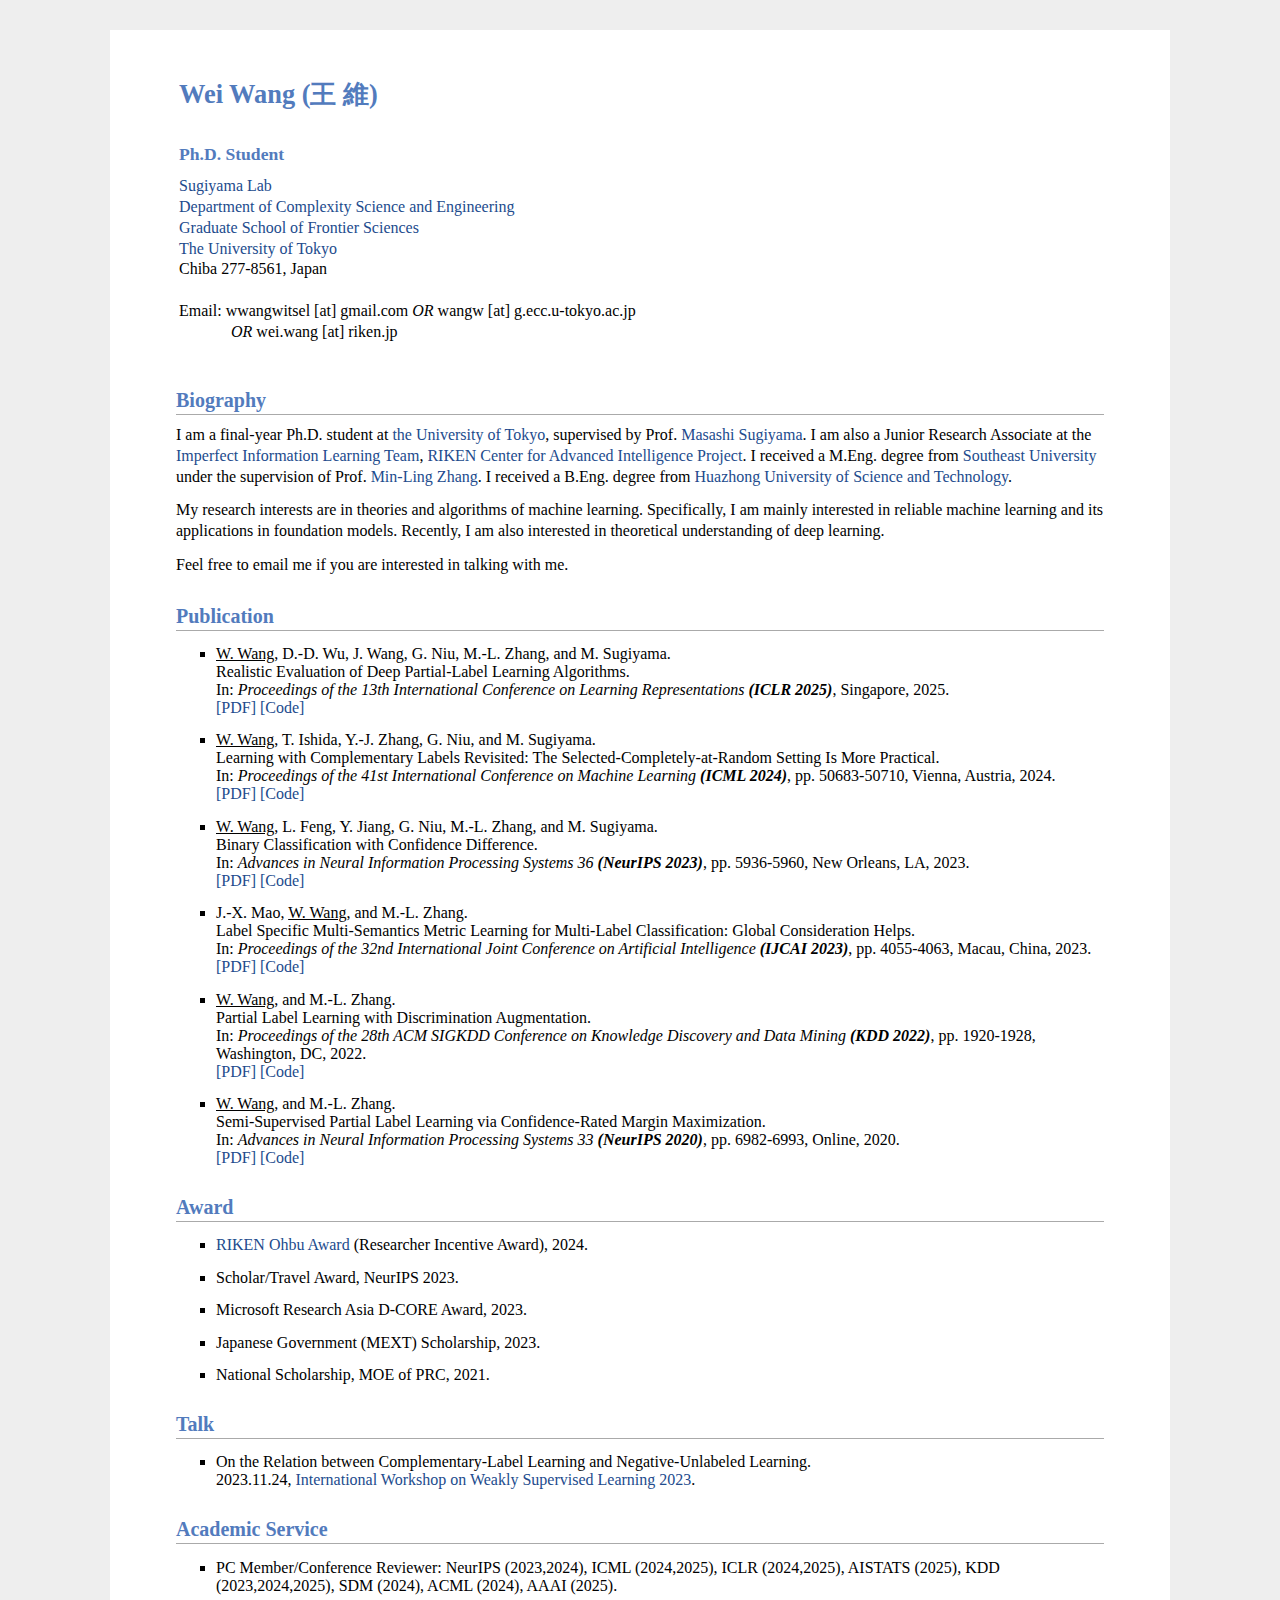
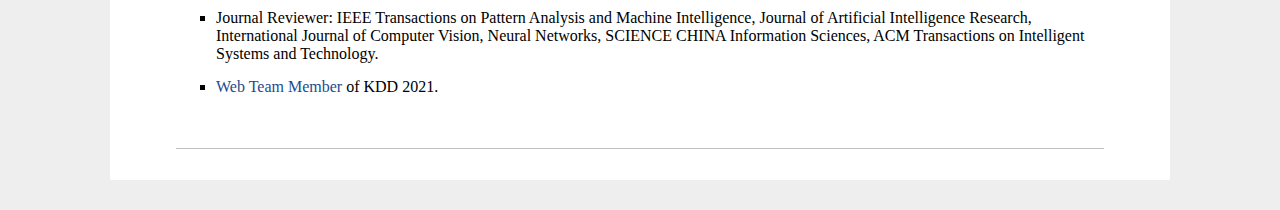
==== index.html @ ffb654a9 "Add files via upload" ====
<meta name="description" content="Wei Wang's homepage">
<link rel="stylesheet" href="./files/jemdoc.css" type="text/css">
<title>Wei Wang's Homepage</title>


<body>

<div id="layout-content" style="margin-top:25px">

<table>
	<tbody>
		<tr>
			<td width="670">
				<div id="toptitle">					
					<h1>Wei Wang (王 維)&nbsp;
                        </div>

				<h3>Ph.D. Student</h3>  
				<p>
					<a href="http://www.ms.k.u-tokyo.ac.jp/index.html" target=&ldquo;blank&rdquo;>Sugiyama Lab</a> <br>
					<a href="http://www.k.u-tokyo.ac.jp/complex/index_e.html" target=&ldquo;blank&rdquo;>Department of Complexity Science and Engineering</a><br>
					<a href="https://www.k.u-tokyo.ac.jp/en/index.html" target=&ldquo;blank&rdquo;>Graduate School of Frontier Sciences</a> <br>
                    <a href="http://www.u-tokyo.ac.jp/en/" target=&ldquo;blank&rdquo;>The University of Tokyo</a> <br>
					Chiba 277-8561, Japan<br>
					<br>
Email:  wwangwitsel [at] gmail.com <i>OR</i> wangw [at] g.ecc.u-tokyo.ac.jp<br>
        &nbsp;&nbsp;&nbsp;&nbsp;&nbsp;&nbsp;&nbsp;&nbsp;&nbsp;&nbsp;&nbsp;&nbsp;&nbsp;<i>OR</i> wei.wang [at] riken.jp
<br>

				</p>
			</td>
			<td>
				<!-- <img src="./files/photo1.png" border="0" width="360"> -->
			</td>
		</tr><tr>
	</tr></tbody>
</table>
<h2>Biography</h2>
    <p>
	I am a final-year Ph.D. student at <a href="http://www.u-tokyo.ac.jp/en/" target=&ldquo;blank&rdquo;>the University of Tokyo</a>, supervised by Prof. <a href="http://www.ms.k.u-tokyo.ac.jp/sugi/index.html" target=&ldquo;blank&rdquo;>Masashi Sugiyama</a>. I am also a Junior Research Associate at the <a href="https://aip.riken.jp/labs/generic_tech/imperfect_inf_learn" target=&ldquo;blank&rdquo;>Imperfect Information Learning Team</a>, <a href="https://www.riken.jp/en" target=&ldquo;blank&rdquo;>RIKEN</a> <a href="https://aip.riken.jp" target=&ldquo;blank&rdquo;>Center for Advanced Intelligence Project</a>. I received a M.Eng. degree from <a href="https://www.seu.edu.cn/" target=&ldquo;blank&rdquo;>Southeast University</a> under the supervision of Prof. <a href="http://palm.seu.edu.cn/zhangml" target=&ldquo;blank&rdquo;>Min-Ling Zhang</a>. I received a B.Eng. degree from <a href="https://www.hust.edu.cn/" target=&ldquo;blank&rdquo;>Huazhong University of Science and Technology</a>.
    </p>

    <p>My research interests are in theories and algorithms of machine learning. Specifically, I am mainly interested in reliable machine learning and its applications in foundation models. Recently, I am also interested in theoretical understanding of deep learning.
    </p>      

    <p>Feel free to email me if you are interested in talking with me.</p>

<!--h2>Preprint</h2>
<ul>
    <li><u>W. Wang</u>, T. Ishida, Y.-J. Zhang, G. Niu, and M. Sugiyama.<br>
        The Selected-completely-at-random Complementary Label is a Practical Weak Supervision for Multi-class Classification.<br>
        <a href="https://arxiv.org/abs/2311.15502" target=&ldquo;blank&rdquo;>[arXiv]</a>
    </li>
</ul>
-->
<h2>Publication</h2>
<ul>
    <li><u>W. Wang</u>, D.-D. Wu, J. Wang, G. Niu, M.-L. Zhang, and M. Sugiyama.<br>
        Realistic Evaluation of Deep Partial-Label Learning Algorithms.<br>
        In: <em>Proceedings of the 13th International Conference on Learning Representations <strong>(ICLR 2025)</strong></em>, Singapore, 2025.<br>
        <a  target=&ldquo;blank&rdquo;>[PDF]</a>
        <a  target=&ldquo;blank&rdquo;>[Code]</a> 
    </li>
    <li><u>W. Wang</u>, T. Ishida, Y.-J. Zhang, G. Niu, and M. Sugiyama.<br>
        Learning with Complementary Labels Revisited: The Selected-Completely-at-Random Setting Is More Practical.<br>
        In: <em>Proceedings of the 41st International Conference on Machine Learning <strong>(ICML 2024)</strong></em>, pp. 50683-50710, Vienna, Austria, 2024.<br>
        <a href="./papers/wang_icml24.pdf"  target=&ldquo;blank&rdquo;>[PDF]</a>
        <a href="https://github.com/wwangwitsel/SCARCE" target=&ldquo;blank&rdquo;>[Code]</a> 
    </li>
    <li>
        <u>W. Wang</u>, L. Feng, Y. Jiang, G. Niu, M.-L. Zhang, and M. Sugiyama.<br>
        Binary Classification with Confidence Difference. <br>       
        In: <em>Advances in Neural Information Processing Systems 36 <strong>(NeurIPS 2023)</strong></em>, pp. 5936-5960, New Orleans, LA, 2023. <br>
        <a href="./papers/wang_neurips23.pdf" target=&ldquo;blank&rdquo;>[PDF]</a>
        <a href="https://github.com/wwangwitsel/ConfDiff" target=&ldquo;blank&rdquo;>[Code]</a>    
    </li>
    <li>
        J.-X. Mao, <u>W. Wang</u>, and M.-L. Zhang.<br>
        Label Specific Multi-Semantics Metric Learning for Multi-Label Classification: Global Consideration Helps. <br>       
        In: <em>Proceedings of the 32nd International Joint Conference on Artificial Intelligence <strong>(IJCAI 2023)</strong></em>, pp. 4055-4063, Macau, China, 2023. <br>
        <a href="./papers/mao_ijcai23.pdf" target=&ldquo;blank&rdquo;>[PDF]</a>
        <a href="https://github.com/Mao158/LIMIC" target=&ldquo;blank&rdquo;>[Code]</a>    
    </li>
    <li>
        <u>W. Wang</u>, and M.-L. Zhang.<br>
        Partial Label Learning with Discrimination Augmentation. <br>       
        In: <em>Proceedings of the 28th ACM SIGKDD Conference on Knowledge Discovery and Data Mining <strong>(KDD 2022)</strong></em>, pp. 1920-1928, Washington, DC, 2022. <br>
        <a href="./papers/wang_kdd22.pdf" target=&ldquo;blank&rdquo;>[PDF]</a>
        <a href="https://github.com/wwangwitsel/PLDA" target=&ldquo;blank&rdquo;>[Code]</a>
        
    </li>   
    <li>
        <u>W. Wang</u>, and M.-L. Zhang.<br>
        Semi-Supervised Partial Label Learning via Confidence-Rated Margin Maximization. <br>               
        In: <em>Advances in Neural Information Processing Systems 33 <strong>(NeurIPS 2020)</strong></em>, pp. 6982-6993, Online, 2020. <br>
        <a href="./papers/wang_neurips20.pdf" target=&ldquo;blank&rdquo;>[PDF]</a>
        <a href="https://github.com/wwangwitsel/PARM" target=&ldquo;blank&rdquo;>[Code]</a>
        
    </li>		
</ul>



<h2>Award</h2>
<ul>
    <li>
        <a href="https://aip.riken.jp/news/fy2023_riken_ohbu_award/" target=&ldquo;blank&rdquo;>RIKEN Ohbu Award</a> (Researcher Incentive Award), 2024.
    </li>
    <li>
        Scholar/Travel Award, NeurIPS 2023.
    </li>
    <li>
        Microsoft Research Asia D-CORE Award, 2023.
    </li> 
    <li>
        Japanese Government (MEXT) Scholarship, 2023.
    </li>   
    <li>
        National Scholarship, MOE of PRC, 2021.
    </li>
</ul>

<h2>Talk</h2>
<ul>
    <li>
         On the Relation between Complementary-Label Learning and Negative-Unlabeled Learning.<br>
         2023.11.24, <a href="https://wsl-workshop.github.io/wsl23.html" target=&ldquo;blank&rdquo;>International Workshop on Weakly Supervised Learning 2023</a>.
    </li>
</ul>

<h2>Academic Service</h2>
<ul>
    <li>
        PC Member/Conference Reviewer: NeurIPS (2023,2024), ICML (2024,2025), ICLR (2024,2025), AISTATS (2025), KDD (2023,2024,2025), SDM (2024), ACML (2024), AAAI (2025).
    </li>
    <li>
        Journal Reviewer: IEEE Transactions on Pattern Analysis and Machine Intelligence, Journal of Artificial Intelligence Research, International Journal of Computer Vision, Neural Networks, SCIENCE CHINA Information Sciences, ACM Transactions on Intelligent Systems and Technology.
    </li>
    <li>
        <a href="https://kdd.org/kdd2021/organizers.html" target=&ldquo;blank&rdquo;>Web Team Member</a> of KDD 2021.
    </li>
</ul>
	



<div id="footer">
	<div id="footer-text"></div>
</div>

</body></html>
---- files/jemdoc.css ----
/* Default css file for jemdoc. */

table#tlayout {
    border: none;
    border-collapse: separate;
    background: white;
}
/*
body {
	background: white;
	padding-bottom: 8px;
	margin: 0;
}
*/
html {
  background-color: #eeeeee; 
}

body { 
  font-family: Georgia, serif;
  color: #000;
  background-color: #ffffff; 
  text-align:left; /* for IE */
  margin-top: 30px; 
  margin-bottom: 30px;
  margin-left: auto;
  margin-right: auto;
  padding-left:  50px;
  padding-right: 50px;
  padding-top: 10px;
  padding-bottom: 30px;
  max-width: 960px;
}

#layout-menu {
	background: #f6f6f6;
	border: 1px solid #dddddd;
	padding-top: 0.5em;
	padding-left: 8px;
	padding-right: 8px;
	font-size: 1.0em;
	width: auto;
	white-space: nowrap;
    text-align: left;
    vertical-align: top;
}

#layout-menu td {
	background: #f4f4f4;
    vertical-align: top;
}

#layout-content {
	padding-top: 0.0em;
	padding-left: 1.0em;
	padding-right: 1.0em;
    border: none;
    background: white;
    text-align: left;
    vertical-align: top;
}

#layout-menu a {
	line-height: 1.5em;
	margin-left: 0.5em;
}

tt {
    background: #ffffdd;
}

pre, tt {
	font-size: 90%;
	font-family: monaco, monospace;
}

a, a > tt {
	color: #224b8d;
	text-decoration: none;
}

a:hover {
	border-bottom: 1px gray dotted;
}

#layout-menu a.current:link, #layout-menu a.current:visited {
	color: #022b6d;
	border-bottom: 1px gray solid;
}
#layout-menu a:link, #layout-menu a:visited, #layout-menu a:hover {
	color: #527bbd;
	text-decoration: none;
}
#layout-menu a:hover {
	text-decoration: none;
}

div.menu-category {
	border-bottom: 1px solid gray;
	margin-top: 0.8em;
	padding-top: 0.2em;
	padding-bottom: 0.1em;
	font-weight: bold;
}

div.menu-item {
	padding-left: 16px;
	text-indent: -16px;
}

div#toptitle {
	padding-bottom: 0.2em;
	margin-bottom: 1.5em;
	/*border-bottom: 3px double gray;*/
}

/* Reduce space if we begin the page with a title. */
div#toptitle + h2, div#toptitle + h3 {
	margin-top: 0em;
}

div#subtitle {
	margin-top: 0.0em;
	margin-bottom: 0.0em;
	padding-top: 0em;
	padding-bottom: 0.1em;
}

em {
	font-style: italic;
}

strong {
	font-weight: bold;
}


h1, h2, h3 {
	color: #527bbd;
	margin-top: 0.7em;
	margin-bottom: 0.5em;
	padding-bottom: 0.2em;
	line-height: 1.0;
	padding-top: 0.5em;
	border-bottom: 1px solid #aaaaaa;
}

h1 {
	font-size: 165%;
	padding-bottom: 0.3em;
}

h2 {
	padding-top: 0.8em;
	font-size: 125%;
}

h2 + h3 {
    padding-top: 0.2em;
}

h3 {
	font-size: 110%;
	border-bottom: none;
}

p {
	margin-top: 0.0em;
	margin-bottom: 0.8em;
	padding: 0;
	line-height: 1.3;
}

pre {
	padding: 0;
	margin: 0;
}

div#footer {
	font-size: small;
	border-top: 1px solid #c0c0c0;
	padding-top: 0.1em;
	margin-top: 4.0em;
	color: #c0c0c0;
}

div#footer a {
	color: #80a0b0;
}

div#footer-text {
	float: left;
	padding-bottom: 8px;
}

ul, ol, dl {
	margin-top: 0.2em;
	padding-top: 0;
	margin-bottom: 0.8em;
}

dt {
	margin-top: 0.5em;
	margin-bottom: 0;
}

dl {
	margin-left: 20px;
}

dd {
	color: #222222;
}

dd > *:first-child {
	margin-top: 0;
}

ul {
	list-style-position: outside;
	list-style-type: square;
}

p + ul, p + ol {
	margin-top: -0.5em;
}

li {
	margin-top:0.9em;
}

ol {
	list-style-position: outside;
	list-style-type: decimal;
}

li p, dd p {
	margin-bottom: 0.3em;
}


ol ol {
	list-style-type: lower-alpha;
}

ol ol ol {
	list-style-type: lower-roman;
}

p + div.codeblock {
	margin-top: -0.6em;
}

div.codeblock, div.infoblock {
	margin-right: 0%;
	margin-top: 1.2em;
	margin-bottom: 1.3em;
}

div.blocktitle {
	font-weight: bold;
	color: #cd7b62;
	margin-top: 1.2em;
	margin-bottom: 0.1em;
}

div.blockcontent {
	border: 1px solid silver;
	padding: 0.3em 0.5em;
}

div.infoblock > div.blockcontent {
	background: #ffffee;
}

div.blockcontent p + ul, div.blockcontent p + ol {
	margin-top: 0.4em;
}

div.infoblock p {
	margin-bottom: 0em;
}

div.infoblock li p, div.infoblock dd p {
	margin-bottom: 0.5em;
}

div.infoblock p + p {
	margin-top: 0.8em;
}

div.codeblock > div.blockcontent {
	background: #f6f6f6;
}

span.pycommand {
	color: #000070;
}

span.statement {
	color: #008800;
}
span.builtin {
	color: #000088;
}
span.special {
	color: #990000;
}
span.operator {
	color: #880000;
}
span.error {
	color: #aa0000;
}
span.comment, span.comment > *, span.string, span.string > * {
	color: #606060;
}

@media print {
	#layout-menu { display: none; }
}

#fwtitle {
	margin: 2px;
}

#fwtitle #toptitle {
	padding-left: 0.5em;
	margin-bottom: 0.5em;
}

#layout-content h1:first-child, #layout-content h2:first-child, #layout-content h3:first-child {
	margin-top: -0.7em;
}

div#toptitle h1, #layout-content div#toptitle h1 {
	margin-bottom: 0.0em;
	padding-bottom: 0.1em;
	padding-top: 0;
	margin-top: 0.5em;
	border-bottom: none;
}

img.eq {
	padding: 0;
	padding-left: 0.1em;
	padding-right: 0.1em;
	margin: 0;
}

img.eqwl {
	padding-left: 2em;
	padding-top: 0.6em;
	padding-bottom: 0.2em;
	margin: 0;
}

table + table {
    margin-top: 1em;
}

tr.heading {
    font-weight: bold;
    border-bottom: 2px solid black;
}

img {
    border: none;
}

table.imgtable, table.imgtable td {
    border: none;
    text-align: left;
}
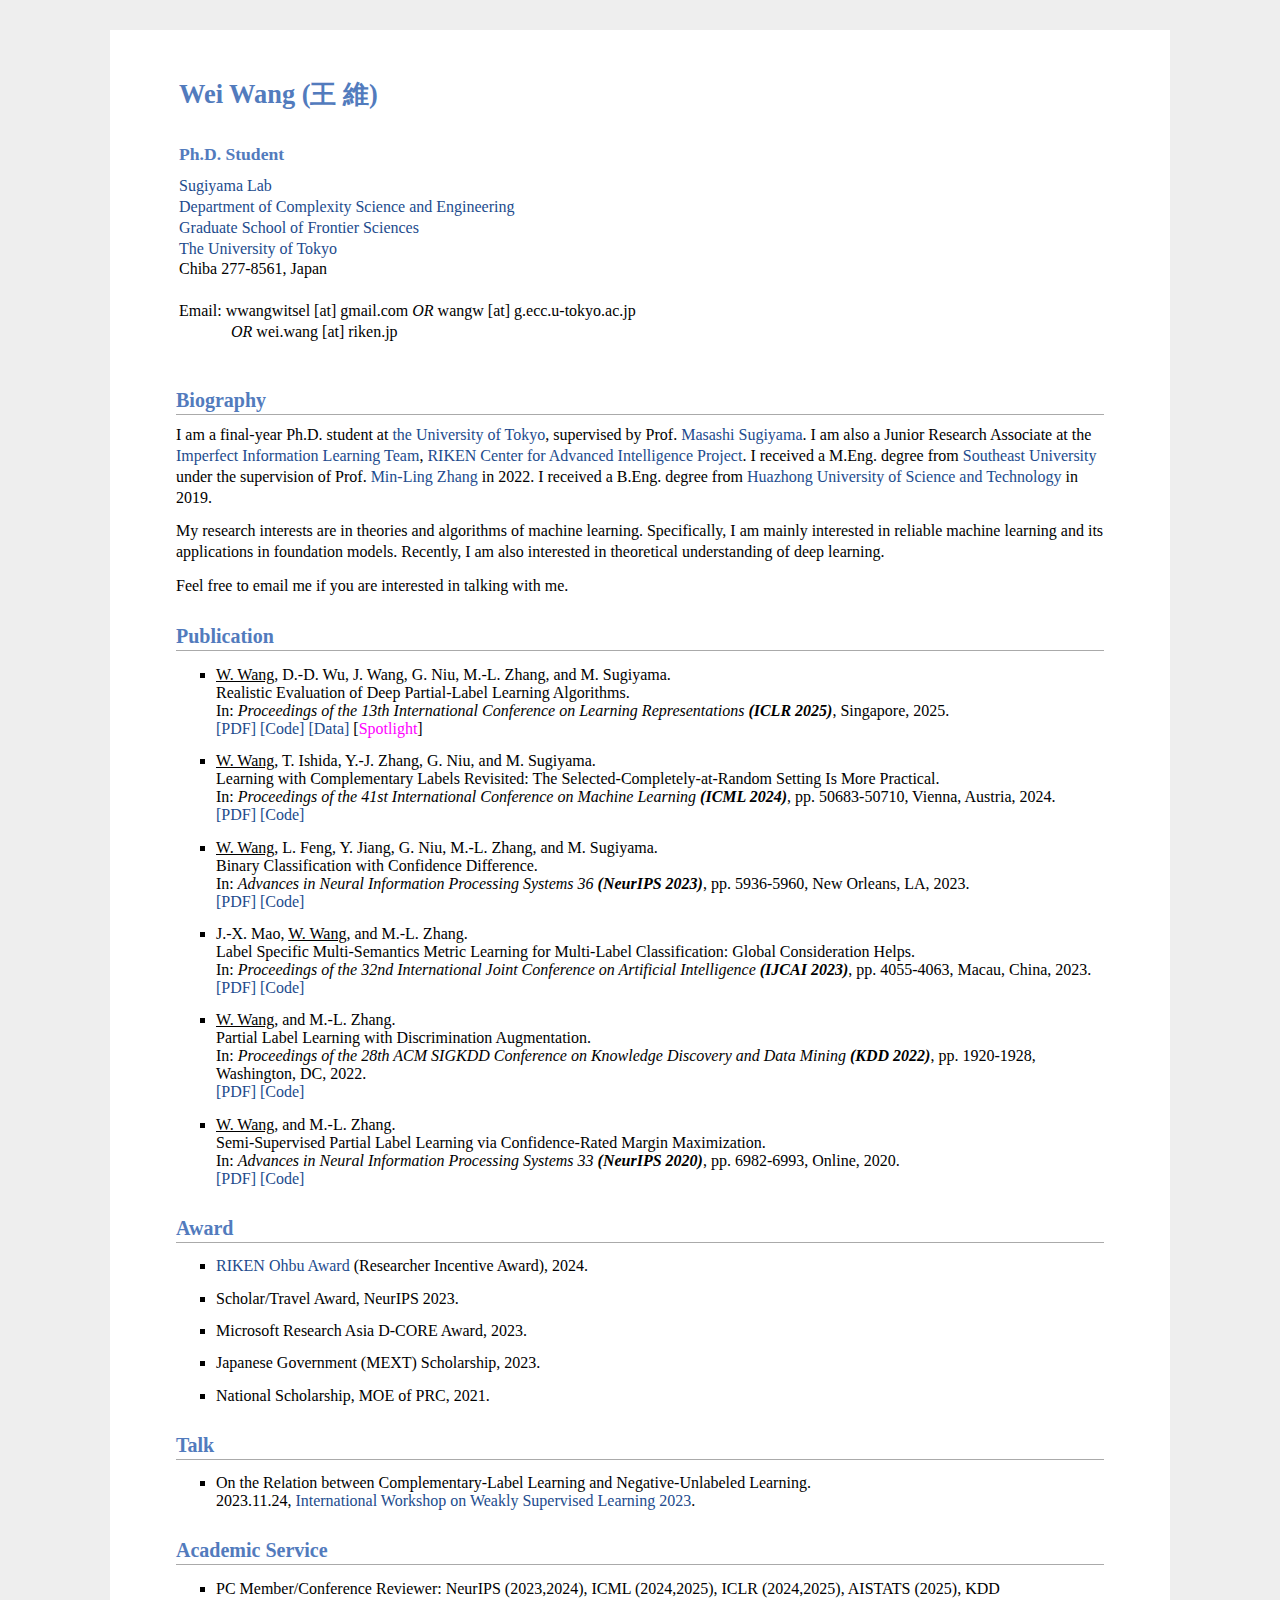
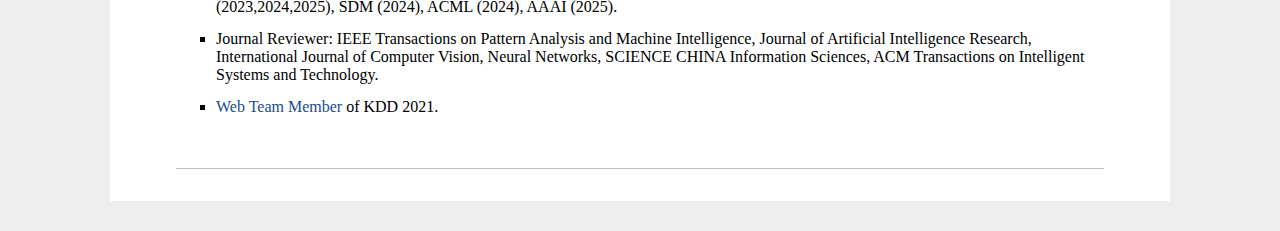
==== commit 1237db6c: "Add files via upload" ====
--- a/index.html
+++ b/index.html
@@ -39,7 +39,7 @@
 </table>
 <h2>Biography</h2>
     <p>
-	I am a final-year Ph.D. student at <a href="http://www.u-tokyo.ac.jp/en/" target=&ldquo;blank&rdquo;>the University of Tokyo</a>, supervised by Prof. <a href="http://www.ms.k.u-tokyo.ac.jp/sugi/index.html" target=&ldquo;blank&rdquo;>Masashi Sugiyama</a>. I am also a Junior Research Associate at the <a href="https://aip.riken.jp/labs/generic_tech/imperfect_inf_learn" target=&ldquo;blank&rdquo;>Imperfect Information Learning Team</a>, <a href="https://www.riken.jp/en" target=&ldquo;blank&rdquo;>RIKEN</a> <a href="https://aip.riken.jp" target=&ldquo;blank&rdquo;>Center for Advanced Intelligence Project</a>. I received a M.Eng. degree from <a href="https://www.seu.edu.cn/" target=&ldquo;blank&rdquo;>Southeast University</a> under the supervision of Prof. <a href="http://palm.seu.edu.cn/zhangml" target=&ldquo;blank&rdquo;>Min-Ling Zhang</a>. I received a B.Eng. degree from <a href="https://www.hust.edu.cn/" target=&ldquo;blank&rdquo;>Huazhong University of Science and Technology</a>.
+	I am a final-year Ph.D. student at <a href="http://www.u-tokyo.ac.jp/en/" target=&ldquo;blank&rdquo;>the University of Tokyo</a>, supervised by Prof. <a href="http://www.ms.k.u-tokyo.ac.jp/sugi/index.html" target=&ldquo;blank&rdquo;>Masashi Sugiyama</a>. I am also a Junior Research Associate at the <a href="https://aip.riken.jp/labs/generic_tech/imperfect_inf_learn" target=&ldquo;blank&rdquo;>Imperfect Information Learning Team</a>, <a href="https://www.riken.jp/en" target=&ldquo;blank&rdquo;>RIKEN</a> <a href="https://aip.riken.jp" target=&ldquo;blank&rdquo;>Center for Advanced Intelligence Project</a>. I received a M.Eng. degree from <a href="https://www.seu.edu.cn/" target=&ldquo;blank&rdquo;>Southeast University</a> under the supervision of Prof. <a href="http://palm.seu.edu.cn/zhangml" target=&ldquo;blank&rdquo;>Min-Ling Zhang</a> in 2022. I received a B.Eng. degree from <a href="https://www.hust.edu.cn/" target=&ldquo;blank&rdquo;>Huazhong University of Science and Technology</a> in 2019.
     </p>
 
     <p>My research interests are in theories and algorithms of machine learning. Specifically, I am mainly interested in reliable machine learning and its applications in foundation models. Recently, I am also interested in theoretical understanding of deep learning.
@@ -61,7 +61,9 @@
         Realistic Evaluation of Deep Partial-Label Learning Algorithms.<br>
         In: <em>Proceedings of the 13th International Conference on Learning Representations <strong>(ICLR 2025)</strong></em>, Singapore, 2025.<br>
         <a  target=&ldquo;blank&rdquo;>[PDF]</a>
-        <a  target=&ldquo;blank&rdquo;>[Code]</a> 
+        <a href="https://github.com/wwangwitsel/PLENCH" target=&ldquo;blank&rdquo;>[Code]</a> 
+        <a href="https://github.com/wwangwitsel/PLCIFAR10" target=&ldquo;blank&rdquo;>[Data]</a>
+        [<font color="#ff00ff">Spotlight</font>]
     </li>
     <li><u>W. Wang</u>, T. Ishida, Y.-J. Zhang, G. Niu, and M. Sugiyama.<br>
         Learning with Complementary Labels Revisited: The Selected-Completely-at-Random Setting Is More Practical.<br>
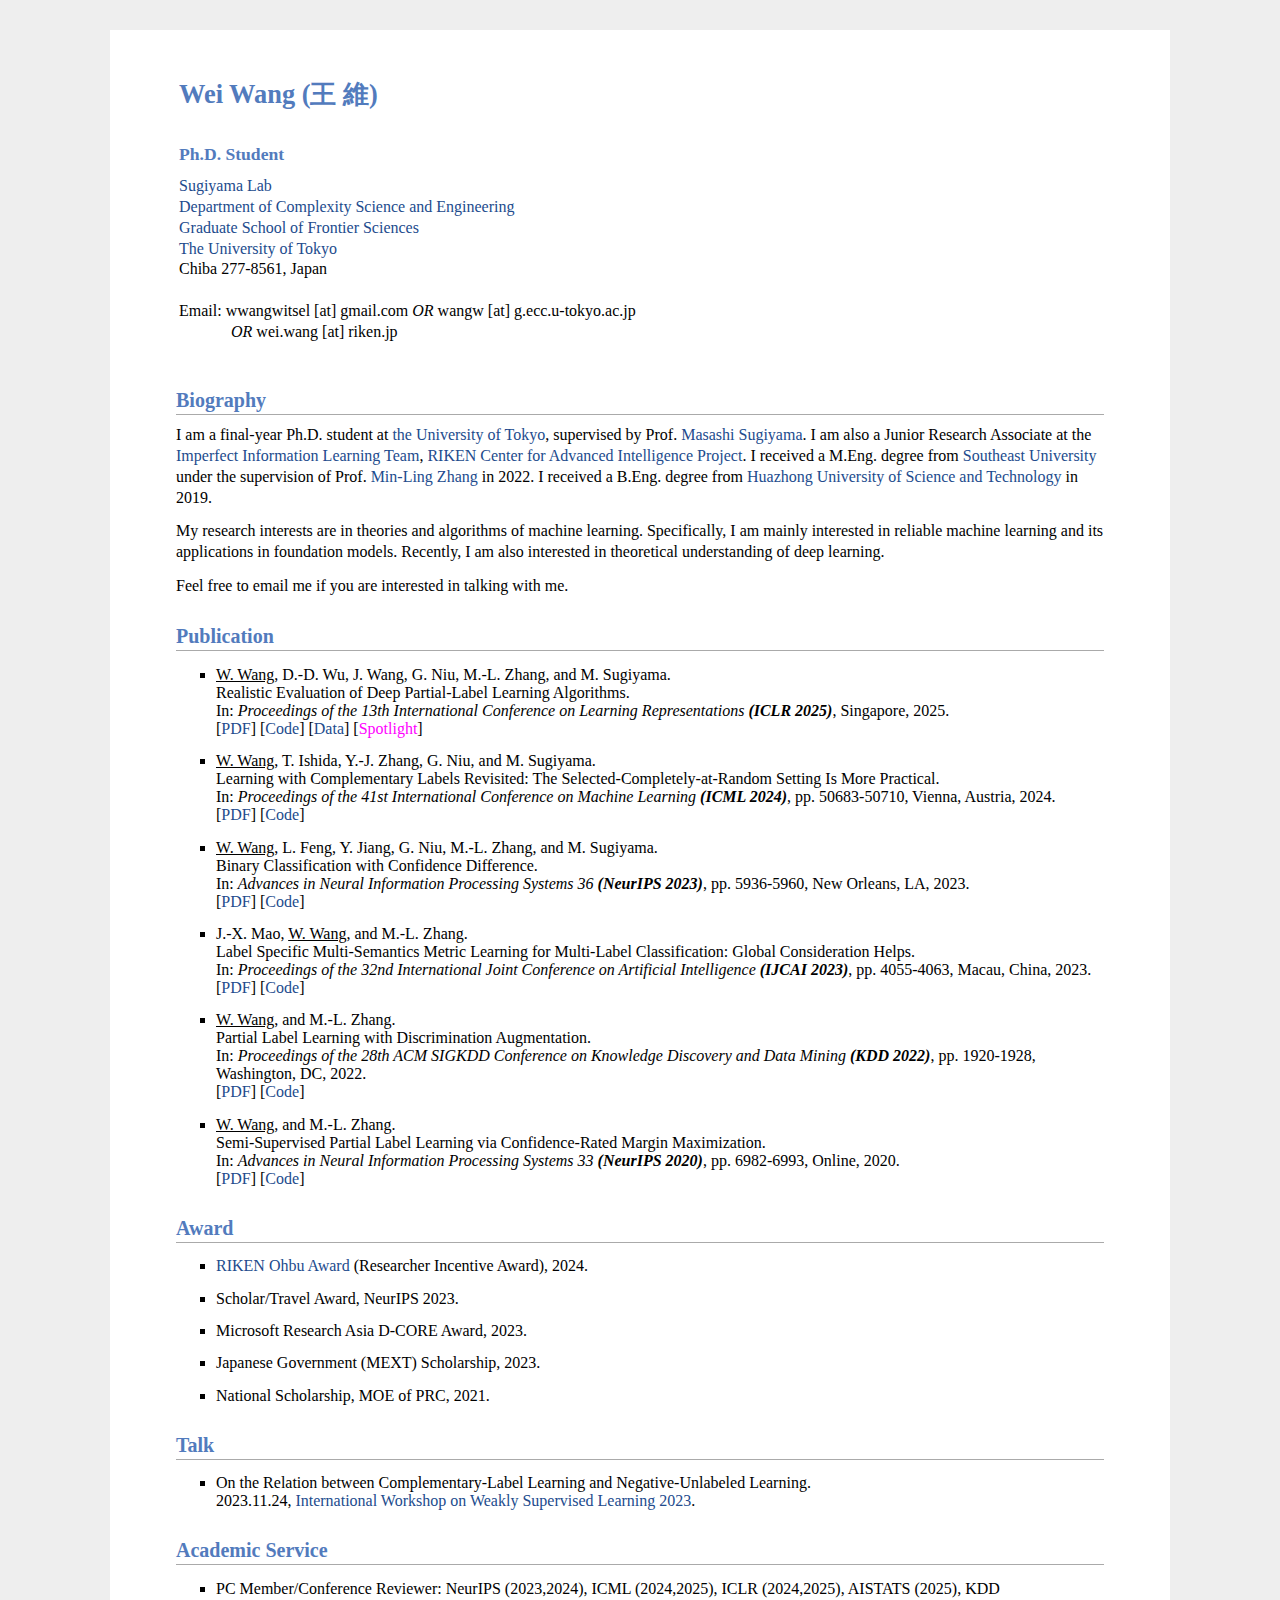
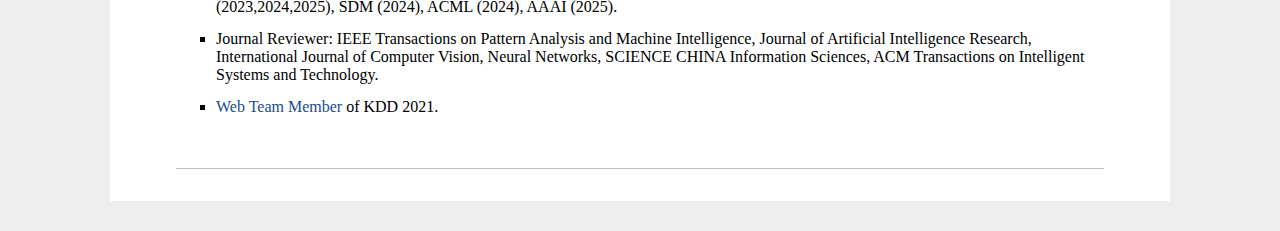
==== commit c5cc3826: "Add files via upload" ====
--- a/index.html
+++ b/index.html
@@ -60,46 +60,44 @@
     <li><u>W. Wang</u>, D.-D. Wu, J. Wang, G. Niu, M.-L. Zhang, and M. Sugiyama.<br>
         Realistic Evaluation of Deep Partial-Label Learning Algorithms.<br>
         In: <em>Proceedings of the 13th International Conference on Learning Representations <strong>(ICLR 2025)</strong></em>, Singapore, 2025.<br>
-        <a  target=&ldquo;blank&rdquo;>[PDF]</a>
-        <a href="https://github.com/wwangwitsel/PLENCH" target=&ldquo;blank&rdquo;>[Code]</a> 
-        <a href="https://github.com/wwangwitsel/PLCIFAR10" target=&ldquo;blank&rdquo;>[Data]</a>
+        [<a href="./papers/wang_iclr25.pdf" target=&ldquo;blank&rdquo;>PDF</a>]
+        [<a href="https://github.com/wwangwitsel/PLENCH" target=&ldquo;blank&rdquo;>Code</a>]
+        [<a href="https://github.com/wwangwitsel/PLCIFAR10" target=&ldquo;blank&rdquo;>Data</a>]
         [<font color="#ff00ff">Spotlight</font>]
     </li>
     <li><u>W. Wang</u>, T. Ishida, Y.-J. Zhang, G. Niu, and M. Sugiyama.<br>
         Learning with Complementary Labels Revisited: The Selected-Completely-at-Random Setting Is More Practical.<br>
         In: <em>Proceedings of the 41st International Conference on Machine Learning <strong>(ICML 2024)</strong></em>, pp. 50683-50710, Vienna, Austria, 2024.<br>
-        <a href="./papers/wang_icml24.pdf"  target=&ldquo;blank&rdquo;>[PDF]</a>
-        <a href="https://github.com/wwangwitsel/SCARCE" target=&ldquo;blank&rdquo;>[Code]</a> 
+        [<a href="./papers/wang_icml24.pdf"  target=&ldquo;blank&rdquo;>PDF</a>]
+        [<a href="https://github.com/wwangwitsel/SCARCE" target=&ldquo;blank&rdquo;>Code</a>] 
     </li>
     <li>
         <u>W. Wang</u>, L. Feng, Y. Jiang, G. Niu, M.-L. Zhang, and M. Sugiyama.<br>
         Binary Classification with Confidence Difference. <br>       
         In: <em>Advances in Neural Information Processing Systems 36 <strong>(NeurIPS 2023)</strong></em>, pp. 5936-5960, New Orleans, LA, 2023. <br>
-        <a href="./papers/wang_neurips23.pdf" target=&ldquo;blank&rdquo;>[PDF]</a>
-        <a href="https://github.com/wwangwitsel/ConfDiff" target=&ldquo;blank&rdquo;>[Code]</a>    
+        [<a href="./papers/wang_neurips23.pdf" target=&ldquo;blank&rdquo;>PDF</a>]
+        [<a href="https://github.com/wwangwitsel/ConfDiff" target=&ldquo;blank&rdquo;>Code</a>]    
     </li>
     <li>
         J.-X. Mao, <u>W. Wang</u>, and M.-L. Zhang.<br>
         Label Specific Multi-Semantics Metric Learning for Multi-Label Classification: Global Consideration Helps. <br>       
         In: <em>Proceedings of the 32nd International Joint Conference on Artificial Intelligence <strong>(IJCAI 2023)</strong></em>, pp. 4055-4063, Macau, China, 2023. <br>
-        <a href="./papers/mao_ijcai23.pdf" target=&ldquo;blank&rdquo;>[PDF]</a>
-        <a href="https://github.com/Mao158/LIMIC" target=&ldquo;blank&rdquo;>[Code]</a>    
+        [<a href="./papers/mao_ijcai23.pdf" target=&ldquo;blank&rdquo;>PDF</a>]
+        [<a href="https://github.com/Mao158/LIMIC" target=&ldquo;blank&rdquo;>Code</a>]    
     </li>
     <li>
         <u>W. Wang</u>, and M.-L. Zhang.<br>
         Partial Label Learning with Discrimination Augmentation. <br>       
         In: <em>Proceedings of the 28th ACM SIGKDD Conference on Knowledge Discovery and Data Mining <strong>(KDD 2022)</strong></em>, pp. 1920-1928, Washington, DC, 2022. <br>
-        <a href="./papers/wang_kdd22.pdf" target=&ldquo;blank&rdquo;>[PDF]</a>
-        <a href="https://github.com/wwangwitsel/PLDA" target=&ldquo;blank&rdquo;>[Code]</a>
-        
+        [<a href="./papers/wang_kdd22.pdf" target=&ldquo;blank&rdquo;>PDF</a>]
+        [<a href="https://github.com/wwangwitsel/PLDA" target=&ldquo;blank&rdquo;>Code</a>]    
     </li>   
     <li>
         <u>W. Wang</u>, and M.-L. Zhang.<br>
         Semi-Supervised Partial Label Learning via Confidence-Rated Margin Maximization. <br>               
         In: <em>Advances in Neural Information Processing Systems 33 <strong>(NeurIPS 2020)</strong></em>, pp. 6982-6993, Online, 2020. <br>
-        <a href="./papers/wang_neurips20.pdf" target=&ldquo;blank&rdquo;>[PDF]</a>
-        <a href="https://github.com/wwangwitsel/PARM" target=&ldquo;blank&rdquo;>[Code]</a>
-        
+        [<a href="./papers/wang_neurips20.pdf" target=&ldquo;blank&rdquo;>PDF</a>]
+        [<a href="https://github.com/wwangwitsel/PARM" target=&ldquo;blank&rdquo;>Code</a>]    
     </li>		
 </ul>
 
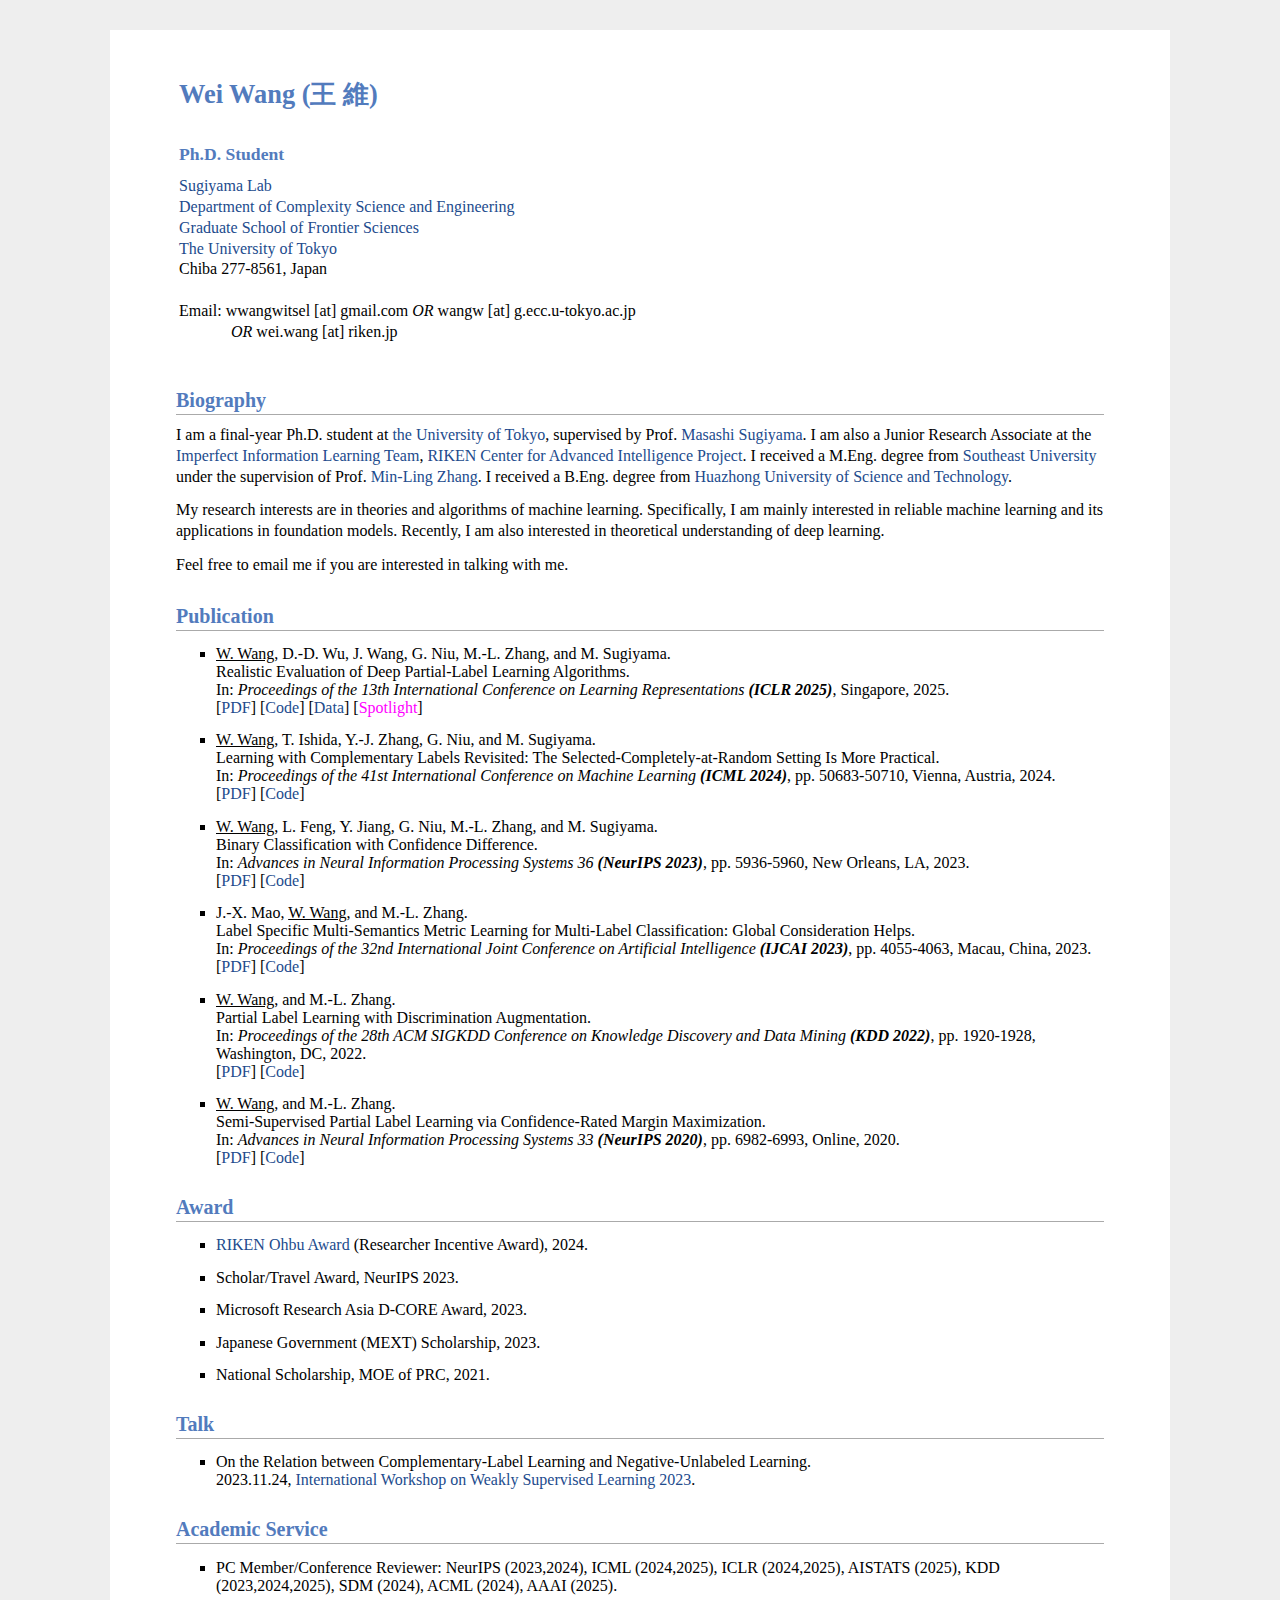
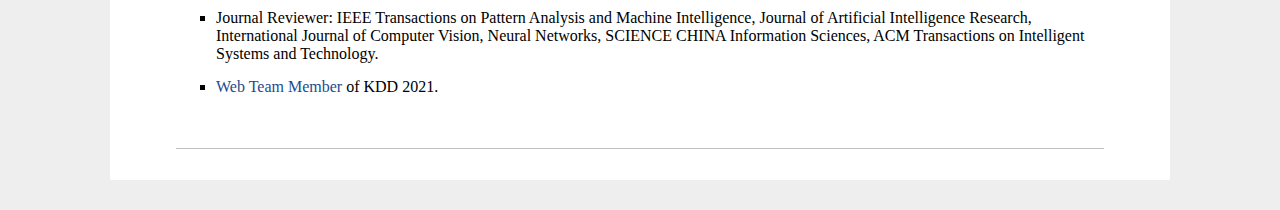
==== commit 9630e884: "Add files via upload" ====
--- a/index.html
+++ b/index.html
@@ -39,7 +39,7 @@
 </table>
 <h2>Biography</h2>
     <p>
-	I am a final-year Ph.D. student at <a href="http://www.u-tokyo.ac.jp/en/" target=&ldquo;blank&rdquo;>the University of Tokyo</a>, supervised by Prof. <a href="http://www.ms.k.u-tokyo.ac.jp/sugi/index.html" target=&ldquo;blank&rdquo;>Masashi Sugiyama</a>. I am also a Junior Research Associate at the <a href="https://aip.riken.jp/labs/generic_tech/imperfect_inf_learn" target=&ldquo;blank&rdquo;>Imperfect Information Learning Team</a>, <a href="https://www.riken.jp/en" target=&ldquo;blank&rdquo;>RIKEN</a> <a href="https://aip.riken.jp" target=&ldquo;blank&rdquo;>Center for Advanced Intelligence Project</a>. I received a M.Eng. degree from <a href="https://www.seu.edu.cn/" target=&ldquo;blank&rdquo;>Southeast University</a> under the supervision of Prof. <a href="http://palm.seu.edu.cn/zhangml" target=&ldquo;blank&rdquo;>Min-Ling Zhang</a> in 2022. I received a B.Eng. degree from <a href="https://www.hust.edu.cn/" target=&ldquo;blank&rdquo;>Huazhong University of Science and Technology</a> in 2019.
+	I am a final-year Ph.D. student at <a href="http://www.u-tokyo.ac.jp/en/" target=&ldquo;blank&rdquo;>the University of Tokyo</a>, supervised by Prof. <a href="http://www.ms.k.u-tokyo.ac.jp/sugi/index.html" target=&ldquo;blank&rdquo;>Masashi Sugiyama</a>. I am also a Junior Research Associate at the <a href="https://aip.riken.jp/labs/generic_tech/imperfect_inf_learn" target=&ldquo;blank&rdquo;>Imperfect Information Learning Team</a>, <a href="https://www.riken.jp/en" target=&ldquo;blank&rdquo;>RIKEN</a> <a href="https://aip.riken.jp" target=&ldquo;blank&rdquo;>Center for Advanced Intelligence Project</a>. I received a M.Eng. degree from <a href="https://www.seu.edu.cn/" target=&ldquo;blank&rdquo;>Southeast University</a> under the supervision of Prof. <a href="http://palm.seu.edu.cn/zhangml" target=&ldquo;blank&rdquo;>Min-Ling Zhang</a>. I received a B.Eng. degree from <a href="https://www.hust.edu.cn/" target=&ldquo;blank&rdquo;>Huazhong University of Science and Technology</a>.
     </p>
 
     <p>My research interests are in theories and algorithms of machine learning. Specifically, I am mainly interested in reliable machine learning and its applications in foundation models. Recently, I am also interested in theoretical understanding of deep learning.
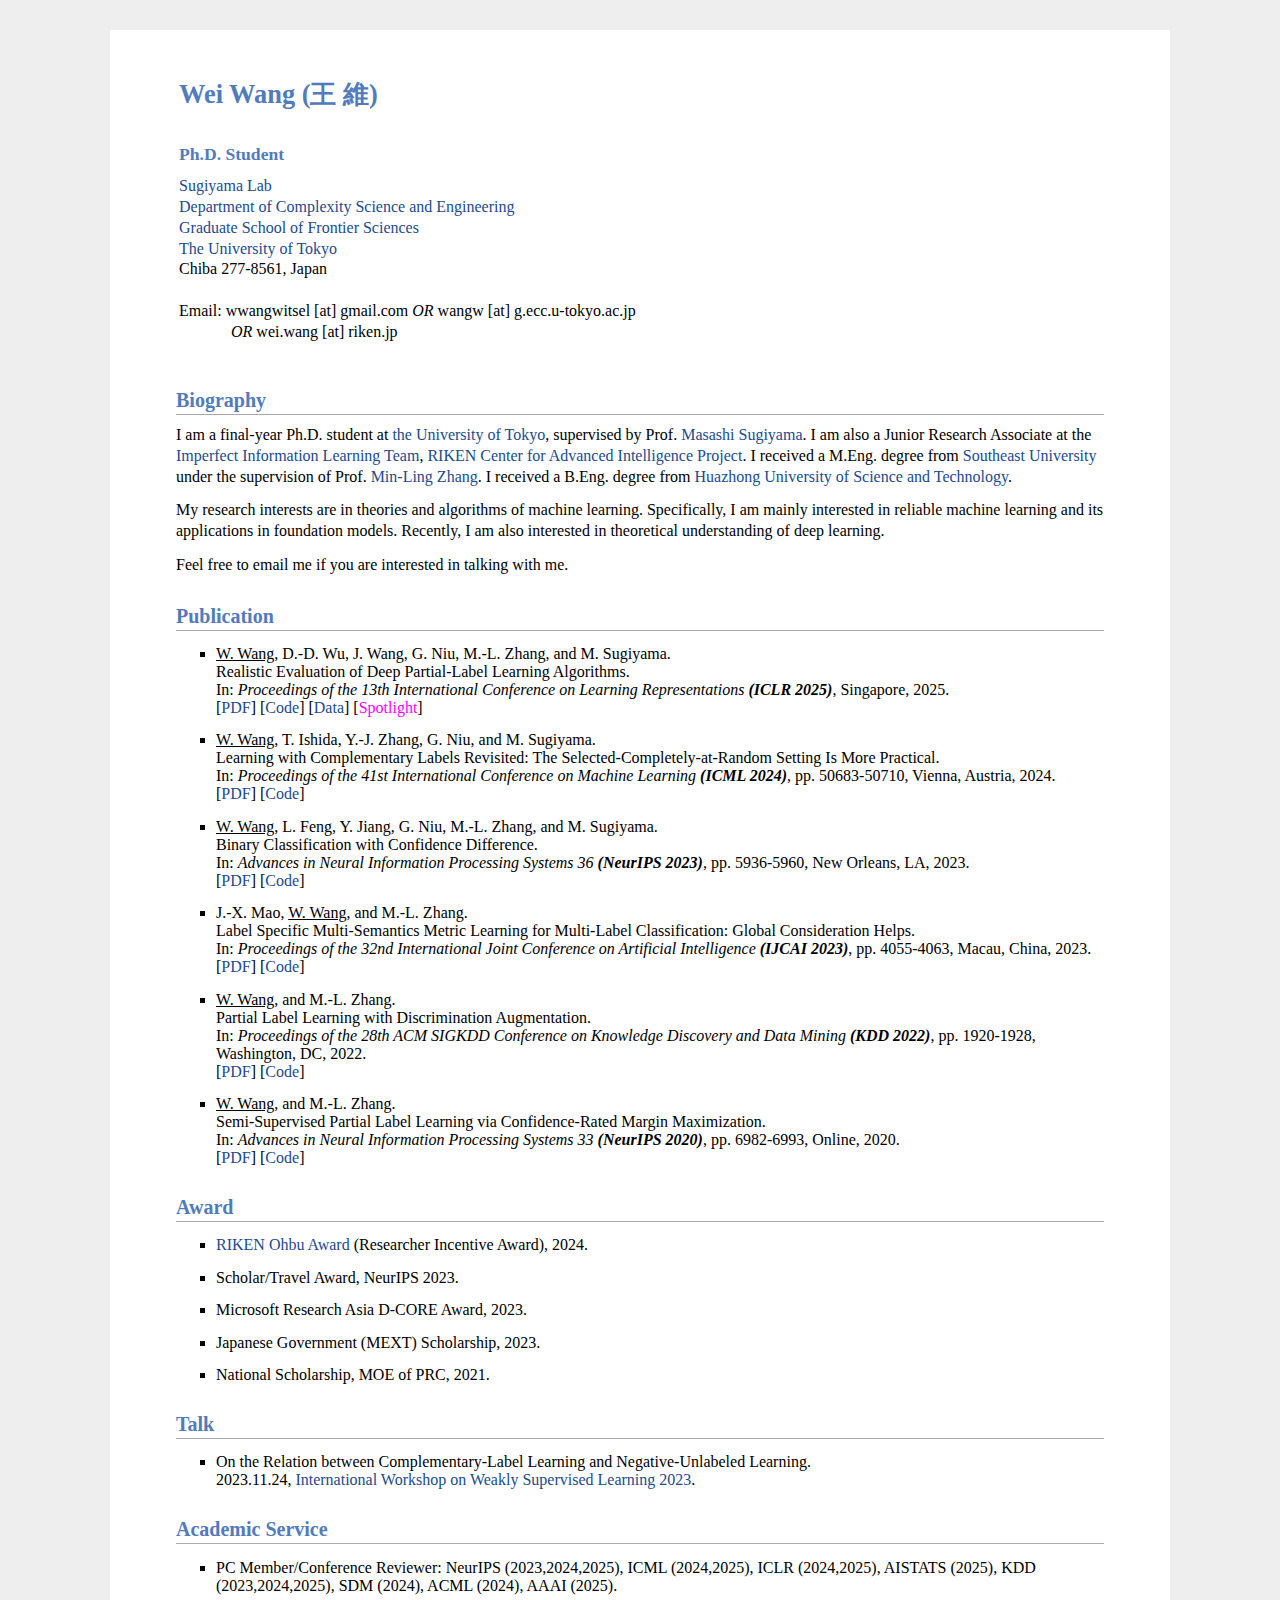
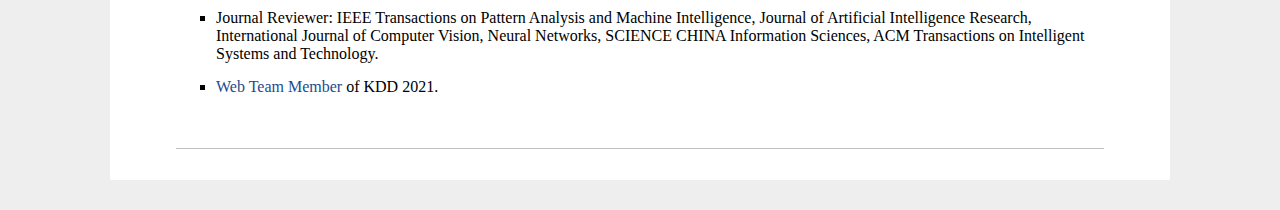
==== commit 7a7948b0: "Add files via upload" ====
--- a/index.html
+++ b/index.html
@@ -133,7 +133,7 @@
 <h2>Academic Service</h2>
 <ul>
     <li>
-        PC Member/Conference Reviewer: NeurIPS (2023,2024), ICML (2024,2025), ICLR (2024,2025), AISTATS (2025), KDD (2023,2024,2025), SDM (2024), ACML (2024), AAAI (2025).
+        PC Member/Conference Reviewer: NeurIPS (2023,2024,2025), ICML (2024,2025), ICLR (2024,2025), AISTATS (2025), KDD (2023,2024,2025), SDM (2024), ACML (2024), AAAI (2025).
     </li>
     <li>
         Journal Reviewer: IEEE Transactions on Pattern Analysis and Machine Intelligence, Journal of Artificial Intelligence Research, International Journal of Computer Vision, Neural Networks, SCIENCE CHINA Information Sciences, ACM Transactions on Intelligent Systems and Technology.
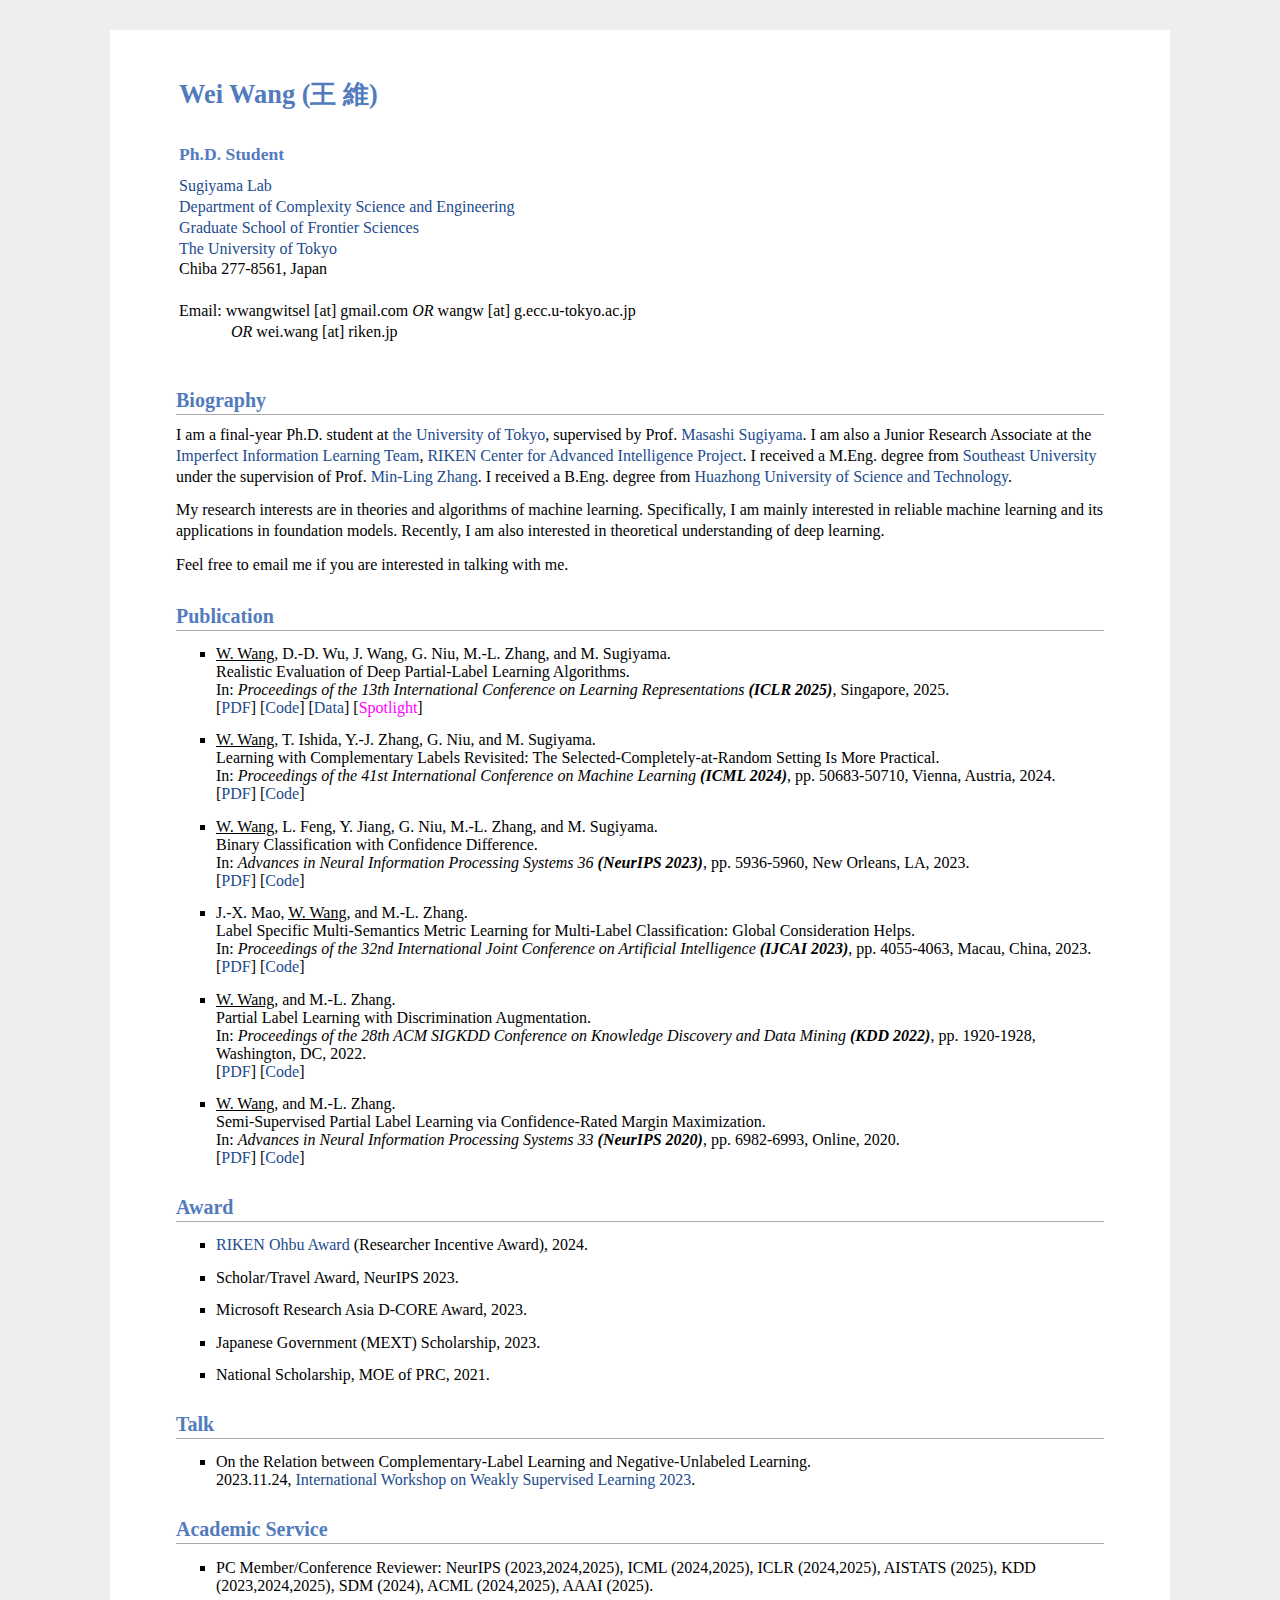
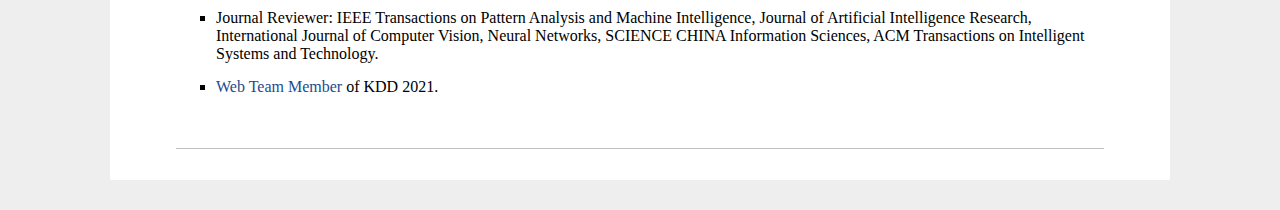
==== commit a2e2d500: "Add files via upload" ====
--- a/index.html
+++ b/index.html
@@ -133,7 +133,7 @@
 <h2>Academic Service</h2>
 <ul>
     <li>
-        PC Member/Conference Reviewer: NeurIPS (2023,2024,2025), ICML (2024,2025), ICLR (2024,2025), AISTATS (2025), KDD (2023,2024,2025), SDM (2024), ACML (2024), AAAI (2025).
+        PC Member/Conference Reviewer: NeurIPS (2023,2024,2025), ICML (2024,2025), ICLR (2024,2025), AISTATS (2025), KDD (2023,2024,2025), SDM (2024), ACML (2024,2025), AAAI (2025).
     </li>
     <li>
         Journal Reviewer: IEEE Transactions on Pattern Analysis and Machine Intelligence, Journal of Artificial Intelligence Research, International Journal of Computer Vision, Neural Networks, SCIENCE CHINA Information Sciences, ACM Transactions on Intelligent Systems and Technology.
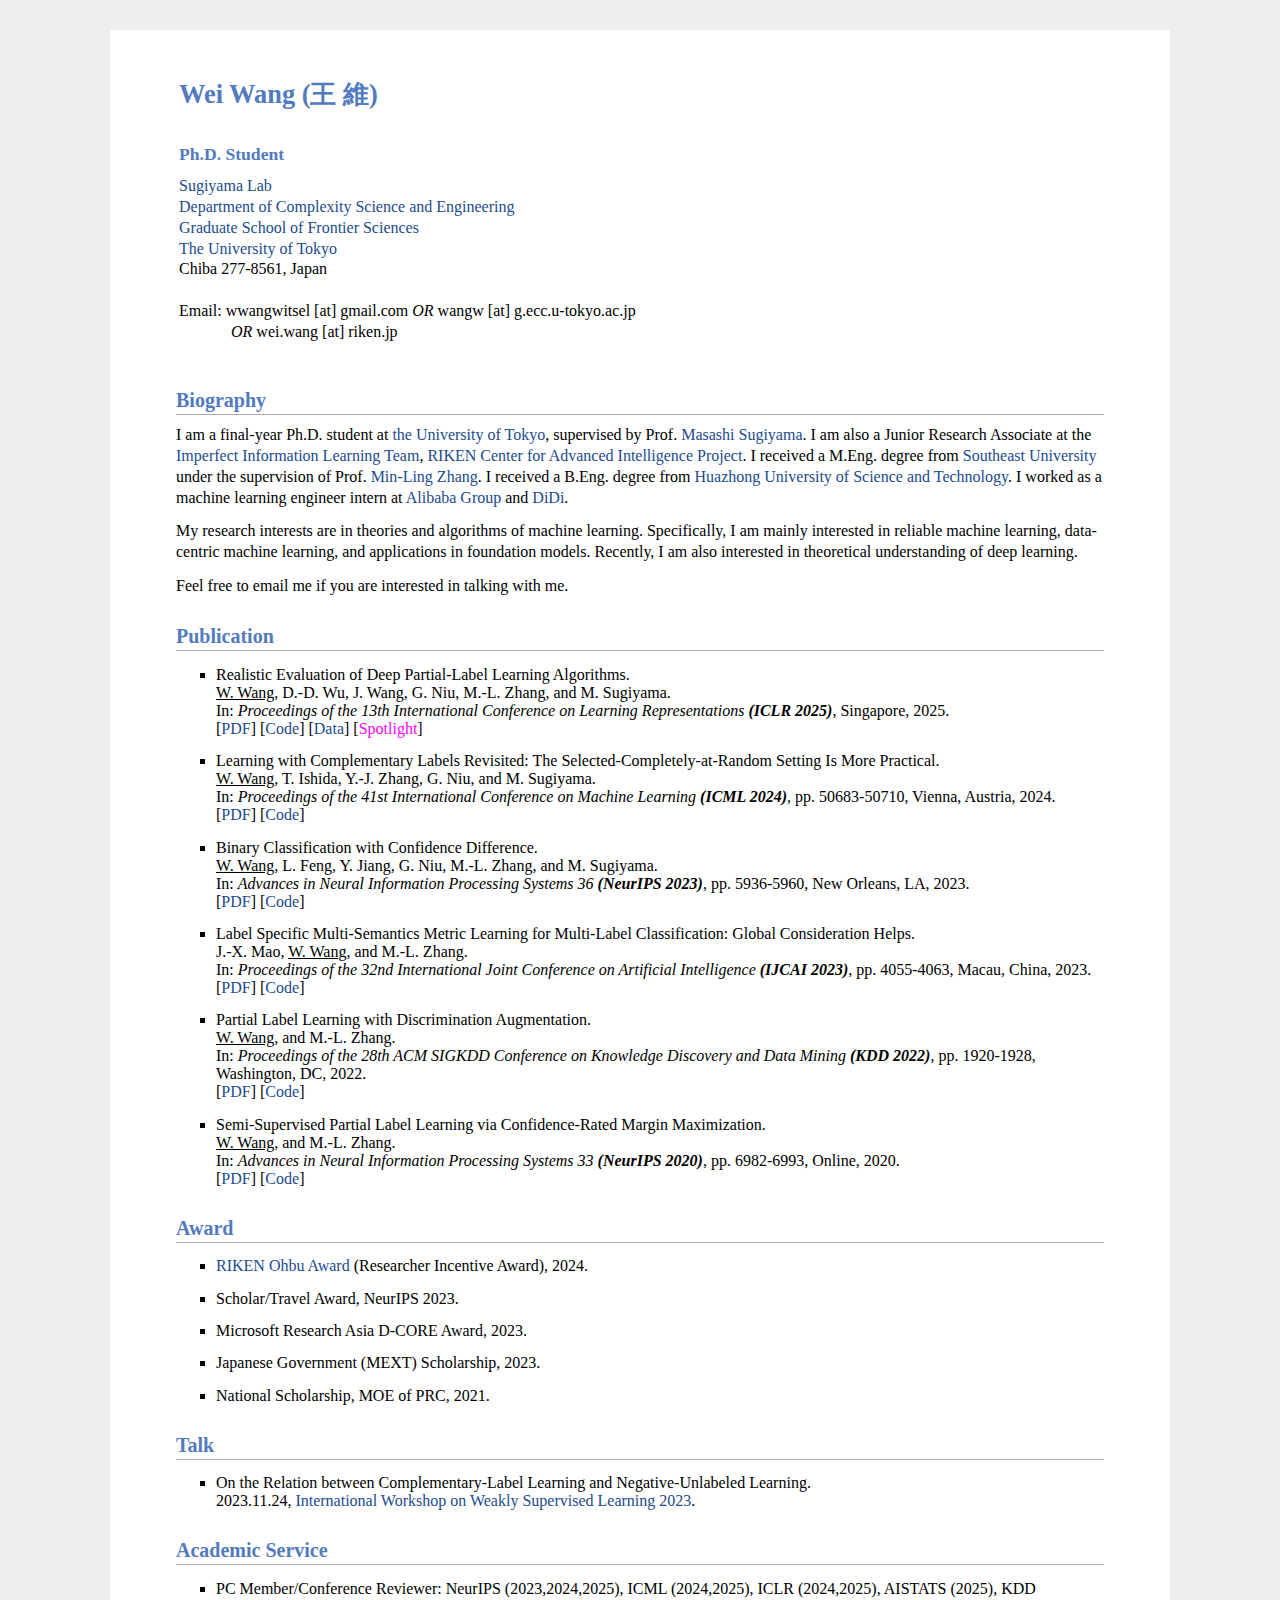
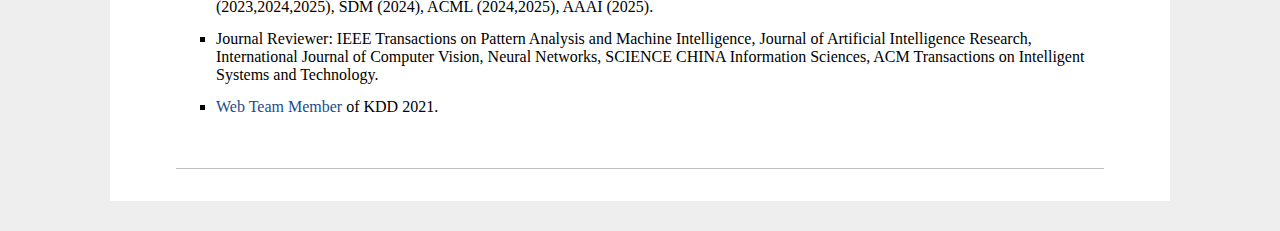
==== commit 4bae6f33: "Add files via upload" ====
--- a/index.html
+++ b/index.html
@@ -39,10 +39,10 @@
 </table>
 <h2>Biography</h2>
     <p>
-	I am a final-year Ph.D. student at <a href="http://www.u-tokyo.ac.jp/en/" target=&ldquo;blank&rdquo;>the University of Tokyo</a>, supervised by Prof. <a href="http://www.ms.k.u-tokyo.ac.jp/sugi/index.html" target=&ldquo;blank&rdquo;>Masashi Sugiyama</a>. I am also a Junior Research Associate at the <a href="https://aip.riken.jp/labs/generic_tech/imperfect_inf_learn" target=&ldquo;blank&rdquo;>Imperfect Information Learning Team</a>, <a href="https://www.riken.jp/en" target=&ldquo;blank&rdquo;>RIKEN</a> <a href="https://aip.riken.jp" target=&ldquo;blank&rdquo;>Center for Advanced Intelligence Project</a>. I received a M.Eng. degree from <a href="https://www.seu.edu.cn/" target=&ldquo;blank&rdquo;>Southeast University</a> under the supervision of Prof. <a href="http://palm.seu.edu.cn/zhangml" target=&ldquo;blank&rdquo;>Min-Ling Zhang</a>. I received a B.Eng. degree from <a href="https://www.hust.edu.cn/" target=&ldquo;blank&rdquo;>Huazhong University of Science and Technology</a>.
+	I am a final-year Ph.D. student at <a href="http://www.u-tokyo.ac.jp/en/" target=&ldquo;blank&rdquo;>the University of Tokyo</a>, supervised by Prof. <a href="http://www.ms.k.u-tokyo.ac.jp/sugi/index.html" target=&ldquo;blank&rdquo;>Masashi Sugiyama</a>. I am also a Junior Research Associate at the <a href="https://aip.riken.jp/labs/generic_tech/imperfect_inf_learn" target=&ldquo;blank&rdquo;>Imperfect Information Learning Team</a>, <a href="https://www.riken.jp/en" target=&ldquo;blank&rdquo;>RIKEN</a> <a href="https://aip.riken.jp" target=&ldquo;blank&rdquo;>Center for Advanced Intelligence Project</a>. I received a M.Eng. degree from <a href="https://www.seu.edu.cn/" target=&ldquo;blank&rdquo;>Southeast University</a> under the supervision of Prof. <a href="http://palm.seu.edu.cn/zhangml" target=&ldquo;blank&rdquo;>Min-Ling Zhang</a>. I received a B.Eng. degree from <a href="https://www.hust.edu.cn/" target=&ldquo;blank&rdquo;>Huazhong University of Science and Technology</a>. I worked as a machine learning engineer intern at <a href="https://www.alibabagroup.com/en-US/" target=&ldquo;blank&rdquo;>Alibaba Group</a> and <a href="https://www.didiglobal.com/" target=&ldquo;blank&rdquo;>DiDi</a>.
     </p>
 
-    <p>My research interests are in theories and algorithms of machine learning. Specifically, I am mainly interested in reliable machine learning and its applications in foundation models. Recently, I am also interested in theoretical understanding of deep learning.
+    <p>My research interests are in theories and algorithms of machine learning. Specifically, I am mainly interested in reliable machine learning, data-centric machine learning, and applications in foundation models. Recently, I am also interested in theoretical understanding of deep learning.
     </p>      
 
     <p>Feel free to email me if you are interested in talking with me.</p>
@@ -57,44 +57,40 @@
 -->
 <h2>Publication</h2>
 <ul>
-    <li><u>W. Wang</u>, D.-D. Wu, J. Wang, G. Niu, M.-L. Zhang, and M. Sugiyama.<br>
-        Realistic Evaluation of Deep Partial-Label Learning Algorithms.<br>
+    <li>Realistic Evaluation of Deep Partial-Label Learning Algorithms.<br>
+        <u>W. Wang</u>, D.-D. Wu, J. Wang, G. Niu, M.-L. Zhang, and M. Sugiyama.<br>
         In: <em>Proceedings of the 13th International Conference on Learning Representations <strong>(ICLR 2025)</strong></em>, Singapore, 2025.<br>
         [<a href="./papers/wang_iclr25.pdf" target=&ldquo;blank&rdquo;>PDF</a>]
         [<a href="https://github.com/wwangwitsel/PLENCH" target=&ldquo;blank&rdquo;>Code</a>]
         [<a href="https://github.com/wwangwitsel/PLCIFAR10" target=&ldquo;blank&rdquo;>Data</a>]
         [<font color="#ff00ff">Spotlight</font>]
     </li>
-    <li><u>W. Wang</u>, T. Ishida, Y.-J. Zhang, G. Niu, and M. Sugiyama.<br>
-        Learning with Complementary Labels Revisited: The Selected-Completely-at-Random Setting Is More Practical.<br>
+    <li>Learning with Complementary Labels Revisited: The Selected-Completely-at-Random Setting Is More Practical.<br>
+        <u>W. Wang</u>, T. Ishida, Y.-J. Zhang, G. Niu, and M. Sugiyama.<br>
         In: <em>Proceedings of the 41st International Conference on Machine Learning <strong>(ICML 2024)</strong></em>, pp. 50683-50710, Vienna, Austria, 2024.<br>
         [<a href="./papers/wang_icml24.pdf"  target=&ldquo;blank&rdquo;>PDF</a>]
         [<a href="https://github.com/wwangwitsel/SCARCE" target=&ldquo;blank&rdquo;>Code</a>] 
     </li>
-    <li>
-        <u>W. Wang</u>, L. Feng, Y. Jiang, G. Niu, M.-L. Zhang, and M. Sugiyama.<br>
-        Binary Classification with Confidence Difference. <br>       
+    <li>Binary Classification with Confidence Difference.<br>
+        <u>W. Wang</u>, L. Feng, Y. Jiang, G. Niu, M.-L. Zhang, and M. Sugiyama.<br>       
         In: <em>Advances in Neural Information Processing Systems 36 <strong>(NeurIPS 2023)</strong></em>, pp. 5936-5960, New Orleans, LA, 2023. <br>
         [<a href="./papers/wang_neurips23.pdf" target=&ldquo;blank&rdquo;>PDF</a>]
         [<a href="https://github.com/wwangwitsel/ConfDiff" target=&ldquo;blank&rdquo;>Code</a>]    
     </li>
-    <li>
-        J.-X. Mao, <u>W. Wang</u>, and M.-L. Zhang.<br>
-        Label Specific Multi-Semantics Metric Learning for Multi-Label Classification: Global Consideration Helps. <br>       
+    <li>Label Specific Multi-Semantics Metric Learning for Multi-Label Classification: Global Consideration Helps.<br> 
+        J.-X. Mao, <u>W. Wang</u>, and M.-L. Zhang.<br>      
         In: <em>Proceedings of the 32nd International Joint Conference on Artificial Intelligence <strong>(IJCAI 2023)</strong></em>, pp. 4055-4063, Macau, China, 2023. <br>
         [<a href="./papers/mao_ijcai23.pdf" target=&ldquo;blank&rdquo;>PDF</a>]
         [<a href="https://github.com/Mao158/LIMIC" target=&ldquo;blank&rdquo;>Code</a>]    
     </li>
-    <li>
-        <u>W. Wang</u>, and M.-L. Zhang.<br>
-        Partial Label Learning with Discrimination Augmentation. <br>       
+    <li>Partial Label Learning with Discrimination Augmentation.<br>
+        <u>W. Wang</u>, and M.-L. Zhang.<br>       
         In: <em>Proceedings of the 28th ACM SIGKDD Conference on Knowledge Discovery and Data Mining <strong>(KDD 2022)</strong></em>, pp. 1920-1928, Washington, DC, 2022. <br>
         [<a href="./papers/wang_kdd22.pdf" target=&ldquo;blank&rdquo;>PDF</a>]
         [<a href="https://github.com/wwangwitsel/PLDA" target=&ldquo;blank&rdquo;>Code</a>]    
     </li>   
-    <li>
-        <u>W. Wang</u>, and M.-L. Zhang.<br>
-        Semi-Supervised Partial Label Learning via Confidence-Rated Margin Maximization. <br>               
+    <li>Semi-Supervised Partial Label Learning via Confidence-Rated Margin Maximization.<br>
+        <u>W. Wang</u>, and M.-L. Zhang.<br>               
         In: <em>Advances in Neural Information Processing Systems 33 <strong>(NeurIPS 2020)</strong></em>, pp. 6982-6993, Online, 2020. <br>
         [<a href="./papers/wang_neurips20.pdf" target=&ldquo;blank&rdquo;>PDF</a>]
         [<a href="https://github.com/wwangwitsel/PARM" target=&ldquo;blank&rdquo;>Code</a>]    
